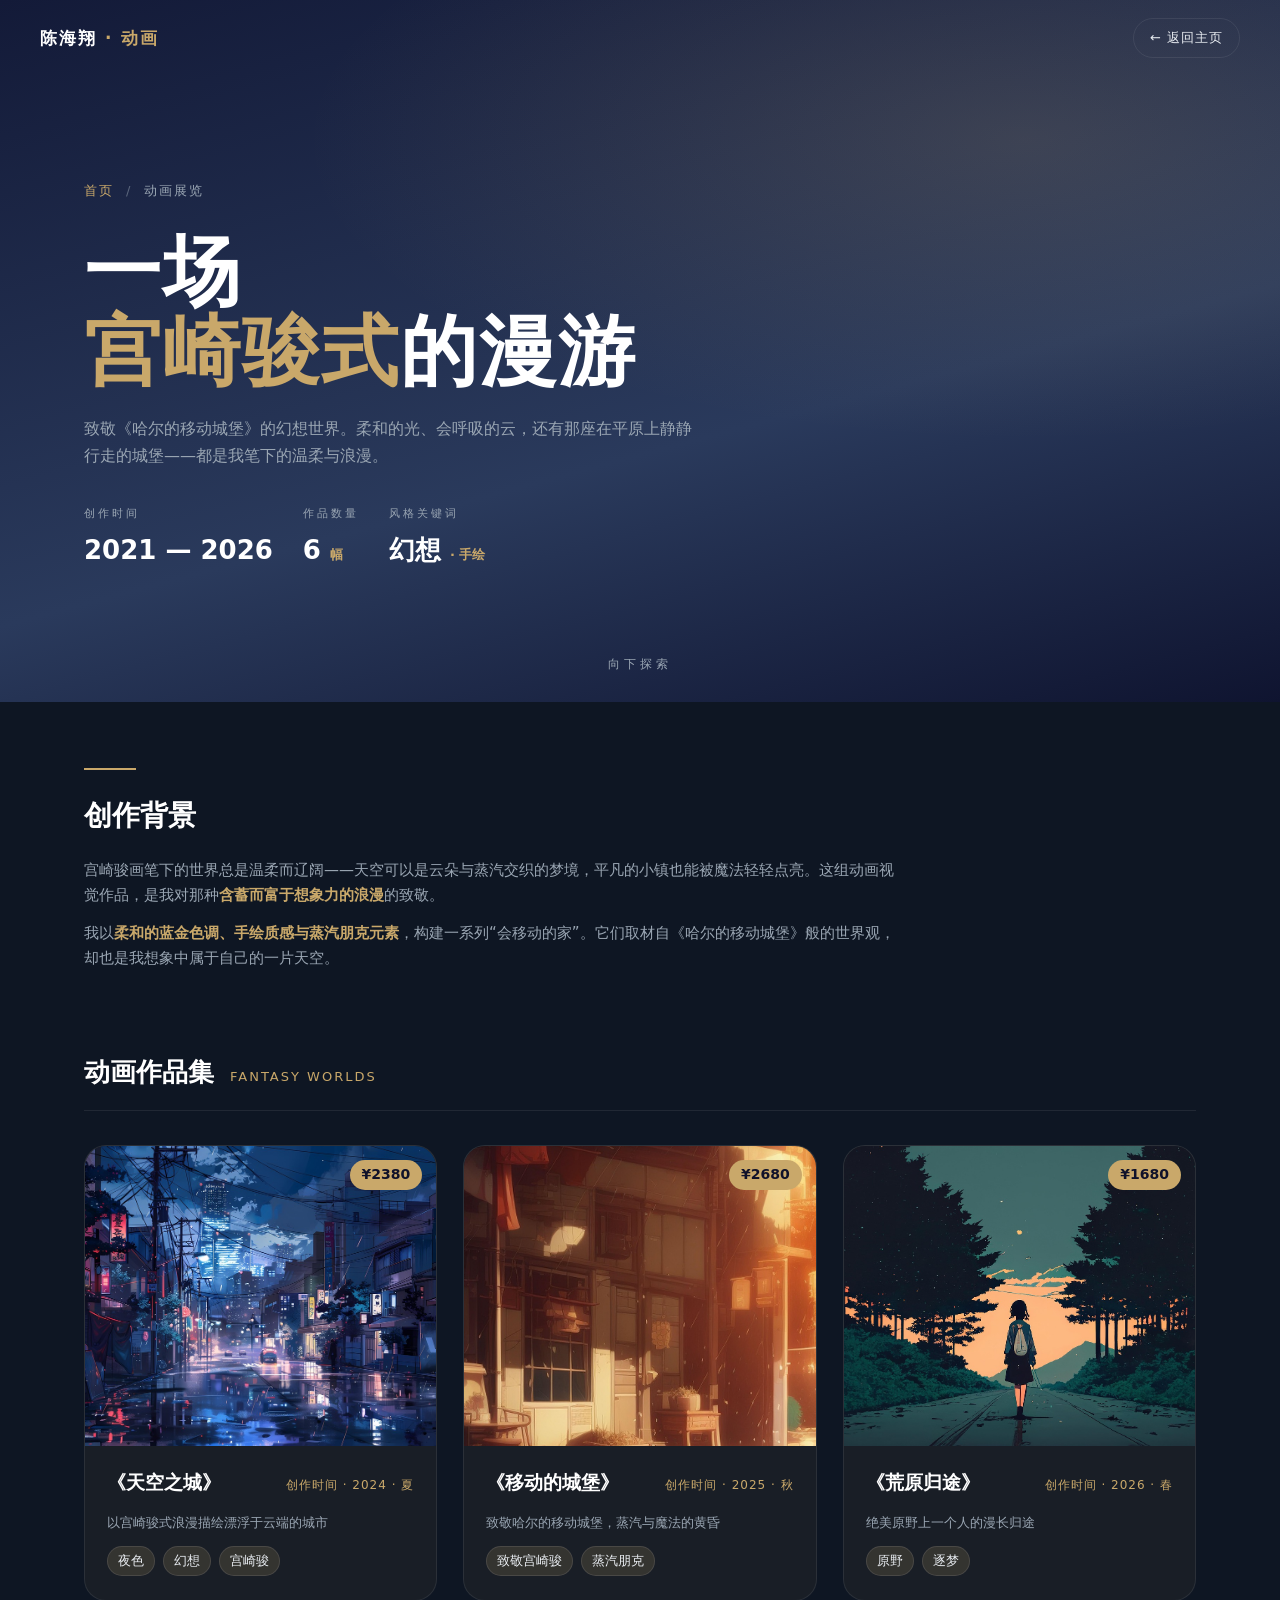
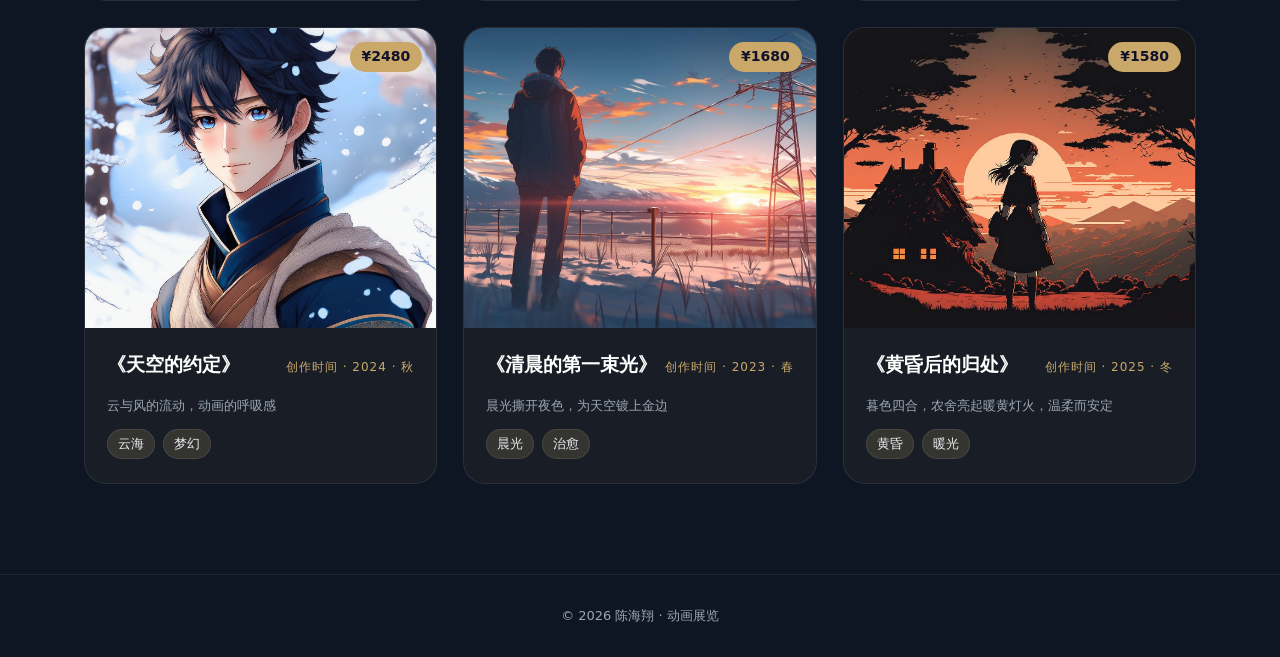
==== pages/anime.html @ bf70c4b9 "Initial commit" ====
<!DOCTYPE html>
<html lang="zh-CN">
<head>
<meta charset="UTF-8">
<meta name="viewport" content="width=device-width, initial-scale=1.0">
<title>陈海翔 · 动画展览</title>
<link rel="stylesheet" href="../css/exhibition.css">
</head>
<body class="theme-anime">

<div class="topbar" id="topBar">
  <span class="logo">陈海翔<em> · 动画</em></span>
  <a class="home" href="../index.html">← 返回主页</a>
</div>

<section class="pg-hero">
  <div class="wrap">
    <div class="crumbs"><a href="../index.html">首页</a><span class="sep">/</span><span>动画展览</span></div>
    <h1>一场<br><em>宫崎骏式</em>的漫游</h1>
    <p class="sub">致敬《哈尔的移动城堡》的幻想世界。柔和的光、会呼吸的云，还有那座在平原上静静行走的城堡——都是我笔下的温柔与浪漫。</p>
    <div class="hero-meta">
      <div class="m"><div class="k">创作时间</div><div class="v">2021 — 2026</div></div>
      <div class="m"><div class="k">作品数量</div><div class="v">6 <small>幅</small></div></div>
      <div class="m"><div class="k">风格关键词</div><div class="v">幻想 <small>· 手绘</small></div></div>
    </div>
  </div>
  <div class="scroll-cue">向下探索</div>
</section>

<section class="about-txt">
  <div class="wrap">
    <div class="line"></div>
    <h2>创作背景</h2>
    <p>宫崎骏画笔下的世界总是温柔而辽阔——天空可以是云朵与蒸汽交织的梦境，平凡的小镇也能被魔法轻轻点亮。这组动画视觉作品，是我对那种<strong>含蓄而富于想象力的浪漫</strong>的致敬。</p>
    <p>我以<strong>柔和的蓝金色调、手绘质感与蒸汽朋克元素</strong>，构建一系列“会移动的家”。它们取材自《哈尔的移动城堡》般的世界观，却也是我想象中属于自己的一片天空。</p>
  </div>
</section>

<section class="works">
  <div class="wrap">
    <div class="works-head"><h2>动画作品集</h2><span>FANTASY WORLDS</span></div>
    <div class="grid mixed" id="workGrid"></div>
  </div>
</section>

<footer>© 2026 陈海翔 · 动画展览</footer>

<script>
window.EXHIBIT = { cat: "anime" };
</script>
<script src="../js/data.js"></script>
<script src="../js/exhibit.js"></script>
</body>
</html>
---- css/exhibition.css ----
/* ============ 展览页公共基础 ============ */
:root{
  --ink:#0e1623;--text:#e9edf2;--muted:#9aa6b3;--line:rgba(255,255,255,.08);
}
*{margin:0;padding:0;box-sizing:border-box}
html{scroll-behavior:smooth}
body{
  font-family:"PingFang SC","Microsoft YaHei",system-ui,sans-serif;
  background:var(--ink);color:var(--text);line-height:1.7;
}
a{color:inherit;text-decoration:none}
img{display:block;max-width:100%}
.wrap{max-width:1180px;margin:0 auto;padding:0 34px}

/* 顶部返回导航 */
.topbar{
  position:fixed;top:0;left:0;right:0;z-index:900;
  display:flex;align-items:center;justify-content:space-between;
  padding:18px 40px;transition:.3s;
}
.topbar.solid{background:rgba(10,16,24,.85);backdrop-filter:blur(10px);box-shadow:0 4px 20px rgba(0,0,0,.3)}
.topbar .logo{font-weight:700;letter-spacing:2px;color:#fff;font-size:17px}
.topbar .logo em{font-style:normal;color:var(--accent)}
.topbar a.home{font-size:13px;letter-spacing:1px;padding:8px 16px;border:1px solid var(--line);border-radius:999px;transition:.25s}
.topbar a.home:hover{border-color:var(--accent);color:#fff}

/* ============ 主题变量 ============ */
body.theme-landscape{--accent:#8fd3e8;--accent-2:#5aa9d6;--tint:rgba(143,211,232,.12);--grad:linear-gradient(160deg,#0c2435,#143d55 60%,#0b1f2e);--banner-font:clamp(38px,6vw,76px)}
body.theme-portrait {--accent:#f0a878;--accent-2:#e8856b;--tint:rgba(240,168,120,.14);--grad:linear-gradient(160deg,#2a1a16,#4a2720 60%,#241410);--banner-font:clamp(38px,6vw,76px)}
body.theme-anime    {--accent:#c9a86a;--accent-2:#a8c9d8;--tint:rgba(201,168,106,.16);--grad:linear-gradient(165deg,#131a38,#2a3a5c 60%,#0f1430);--banner-font:clamp(38px,6vw,80px)}

/* ============ Banner ============ */
.pg-hero{
  position:relative;min-height:78vh;display:flex;align-items:center;
  background:var(--grad) center/cover;padding:120px 0 70px;overflow:hidden;
}
.pg-hero::before{content:"";position:absolute;inset:0;background:radial-gradient(1200px 500px at 80% 20%,var(--tint),transparent 60%)}
.pg-hero .wrap{position:relative;z-index:2;width:100%}
.crumbs{display:flex;align-items:center;gap:12px;color:var(--muted);font-size:13px;letter-spacing:2px;margin-bottom:30px}
.crumbs a{color:var(--accent)}
.crumbs .sep{opacity:.5}
.pg-hero h1{font-size:var(--banner-font);font-weight:900;color:#fff;line-height:1.05;letter-spacing:2px}
.pg-hero h1 em{font-style:normal;color:var(--accent)}
.pg-hero .sub{max-width:620px;color:var(--muted);font-size:16px;margin-top:22px}
.hero-meta{display:flex;flex-wrap:wrap;gap:30px;margin-top:36px}
.hero-meta .m .k{font-size:11px;color:var(--muted);letter-spacing:3px}
.hero-meta .m .v{font-size:26px;font-weight:800;color:#fff;margin-top:4px}
.hero-meta .m .v small{font-size:13px;color:var(--accent);font-weight:600}

.scroll-cue{position:absolute;bottom:28px;left:50%;transform:translateX(-50%);color:var(--muted);font-size:12px;letter-spacing:4px;animation:bob 2s infinite}
@keyframes bob{0%,100%{transform:translate(-50%,0)}50%{transform:translate(-50%,8px)}}

/* ============ 说明段 ============ */
.about-txt{padding:66px 0 10px}
.about-txt .line{width:52px;height:2px;background:var(--accent);margin-bottom:22px}
.about-txt h2{font-size:28px;color:#fff;margin-bottom:18px}
.about-txt p{color:var(--muted);max-width:820px;font-size:15px;margin-bottom:12px}
.about-txt strong{color:var(--accent)}

/* ============ 作品墙 ============ */
.works{padding:56px 0 90px}
.works-head{display:flex;align-items:baseline;gap:16px;margin-bottom:34px;border-bottom:1px solid var(--line);padding-bottom:16px}
.works-head h2{font-size:26px;color:#fff}
.works-head span{font-size:13px;color:var(--accent);letter-spacing:2px}
.grid{display:grid;gap:26px}
.grid.mixed{grid-template-columns:repeat(3,1fr)}
.work{
  background:rgba(255,255,255,.03);border:1px solid var(--line);border-radius:18px;overflow:hidden;
  transition:.35s;position:relative;opacity:0;transform:translateY(24px);
}
.work.in{opacity:1;transform:none}
.work:hover{transform:translateY(-6px);border-color:var(--accent);box-shadow:0 20px 46px rgba(0,0,0,.5)}
.work .media{overflow:hidden;position:relative}
.work .media img{width:100%;height:280px;object-fit:cover;transition:transform .7s}
.work:hover .media img{transform:scale(1.06)}
.work .price{position:absolute;top:14px;right:14px;color:#10122a;background:var(--accent);font-weight:800;padding:3px 12px;border-radius:999px;font-size:14px}
.work .body{padding:20px 22px 24px}
.work .row{display:flex;justify-content:space-between;align-items:baseline}
.work .body h3{color:#fff;font-size:19px;margin-bottom:4px}
.work .time{font-size:12px;color:var(--accent);letter-spacing:1px}
.work .body p{color:var(--muted);font-size:13px;margin-top:10px}
.work.tags span,.work .tags span,body.theme-anime .work .tags span{font-size:13px;color:var(--text)}
.work{text-decoration:none}
.work .body h3{color:#fff}
.work .tags{display:flex;flex-wrap:wrap;gap:8px;margin-top:12px}
.work .tags span{font-size:11px;color:var(--text);background:var(--tint);border:1px solid rgba(255,255,255,.1);padding:3px 10px;border-radius:999px}

/* ============ 通用详情页 ============ */
.detail-layout{display:grid;grid-template-columns:1.1fr .9fr;gap:44px;align-items:start}
.dt-media{border-radius:20px;overflow:hidden;border:1px solid var(--line)}
.dt-media img{width:100%;height:520px;object-fit:cover}
.dt-info .dt-badge{display:inline-block;color:var(--ink);background:var(--accent);font-size:12px;font-weight:700;padding:4px 14px;border-radius:999px;letter-spacing:1px;margin-bottom:18px}
.dt-info h2{font-size:34px;color:#fff;margin-bottom:14px}
.dt-desc{color:var(--muted);font-size:16px;margin-bottom:18px}
.dt-price{display:inline-block;color:var(--ink);background:linear-gradient(90deg,var(--accent),var(--accent-2));font-size:24px;font-weight:800;padding:8px 22px;border-radius:12px;margin-bottom:26px}
.dt-info .label{font-size:11px;color:var(--muted);letter-spacing:3px;margin:20px 0 8px}
.dt-info .time{font-size:16px;color:#fff}
.dt-info p{color:var(--text);font-size:15px}
.dt-tags{display:flex;flex-wrap:wrap;gap:10px}
.dt-tags span{color:var(--text);background:var(--tint);border:1px solid rgba(255,255,255,.12);padding:6px 16px;border-radius:999px;font-size:13px}
.detail-actions{display:flex;gap:14px;margin-top:46px}
.btn{display:inline-block;background:var(--accent);color:var(--ink);font-weight:700;padding:13px 28px;border-radius:999px;transition:.25s;border:1px solid transparent}
.btn:hover{transform:translateY(-2px);box-shadow:0 10px 24px rgba(0,0,0,.35)}
.btn.ghost{background:transparent;color:var(--text);border-color:var(--line)}
.btn.ghost:hover{border-color:var(--accent);color:#fff}

/* 主题特异性 - 详情页图片 */
body.theme-portrait .dt-media img{height:540px;object-fit:cover;border-radius:0}
body.theme-anime .dt-media{border-radius:26px}

@media (max-width:900px){
  .detail-layout{grid-template-columns:1fr}
  .dt-media img{height:340px}
}

/* 主题特异性 - landscape 大图横幅式 */
body.theme-landscape .grid.mixed{grid-template-columns:repeat(2,1fr)}
body.theme-landscape .work.featured{grid-column:1/-1}
body.theme-landscape .featured .media img{height:460px}

/* 主题特异性 - portrait 圆形图 */
body.theme-portrait .work .media{padding:26px 26px 0}
body.theme-portrait .work .media img{height:280px;object-fit:cover;border-radius:16px}
body.theme-portrait .work:hover .media img{transform:scale(1.03)}

/* 主题特异性 - anime 手绘感 */
body.theme-anime .work{border-radius:22px;background:rgba(201,168,106,.06)}
body.theme-anime .work .media img{height:300px;object-fit:cover}

footer{padding:30px 36px;border-top:1px solid var(--line);color:var(--muted);font-size:13px;text-align:center}

@media (max-width:820px){
  .grid.mixed{grid-template-columns:1fr}
  body.theme-landscape .grid.mixed{grid-template-columns:1fr}
  .pg-hero{min-height:60vh;padding:110px 0 50px}
}
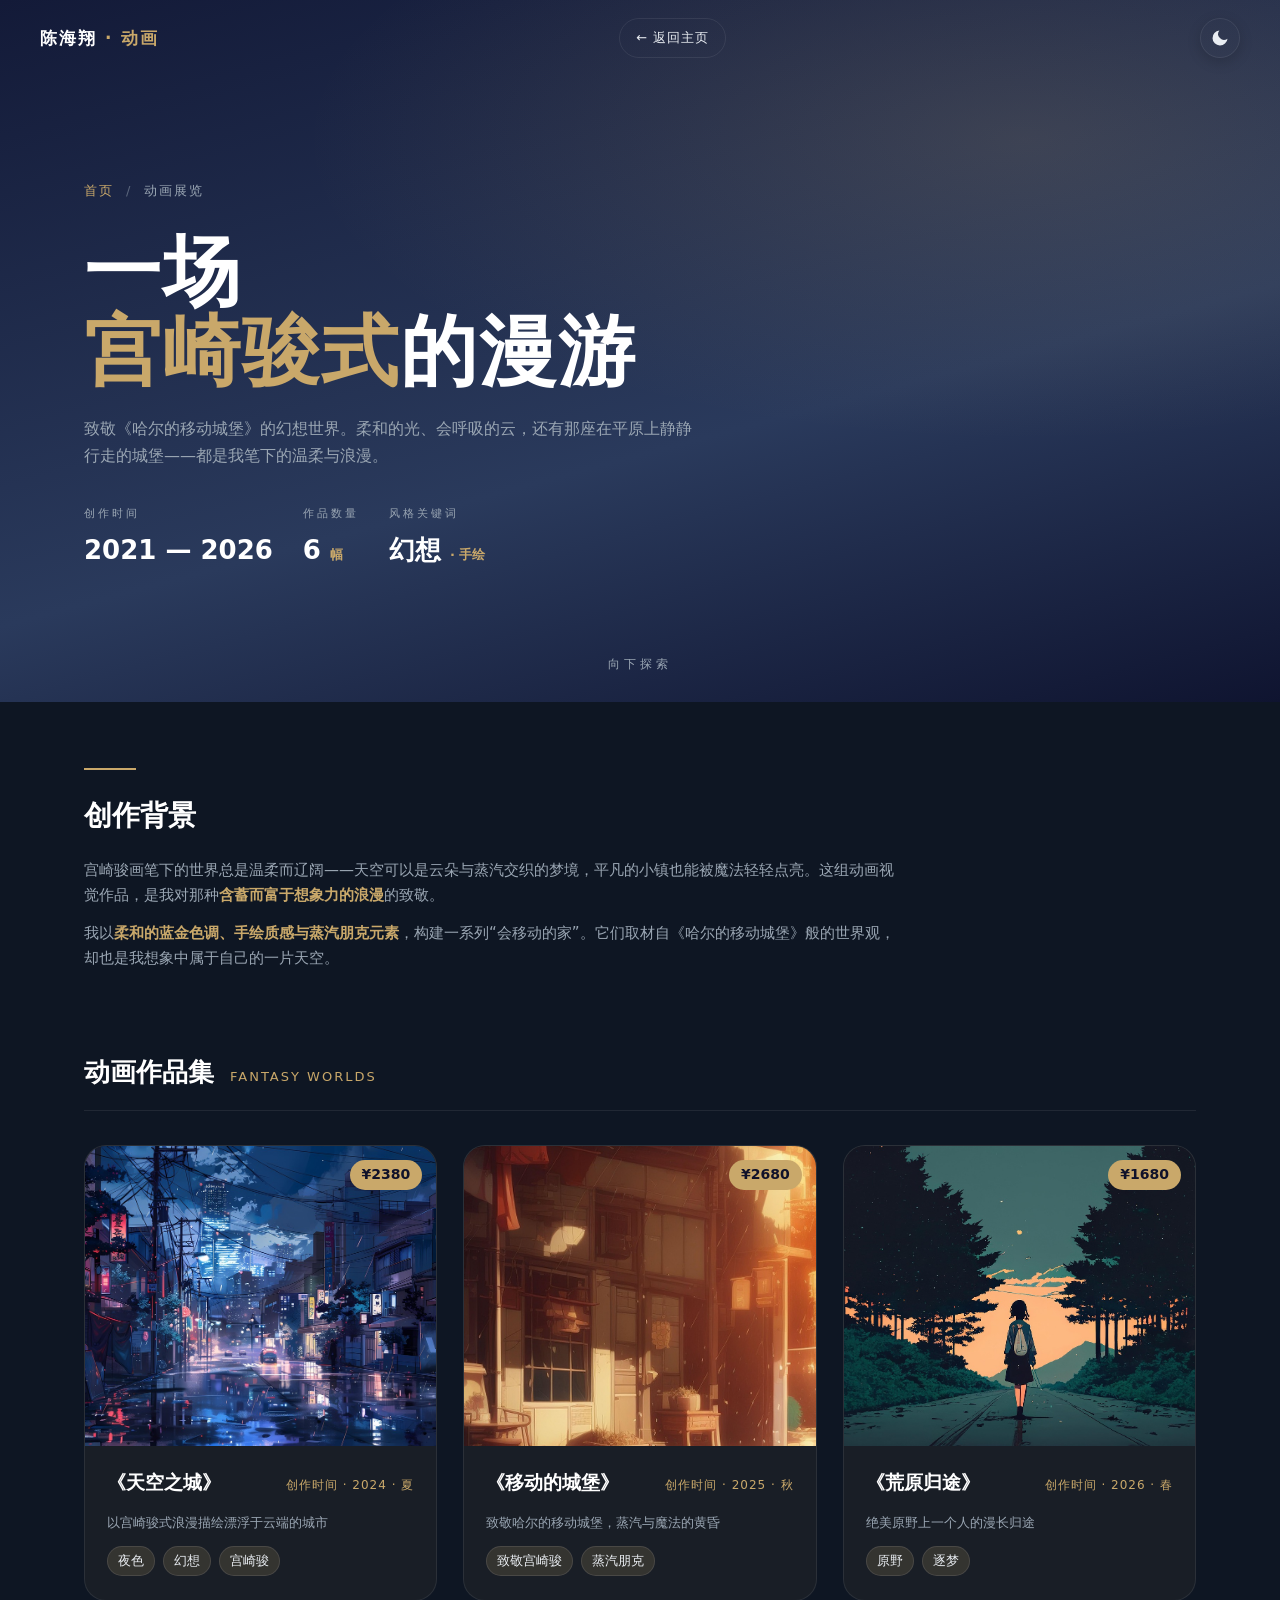
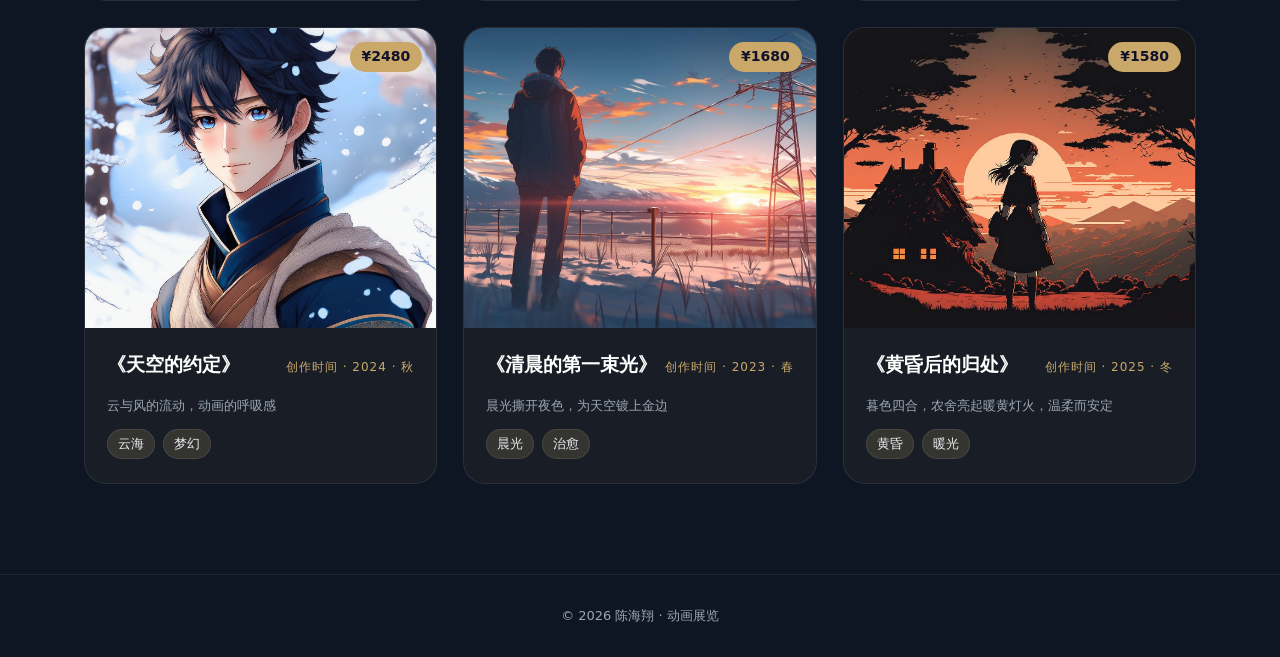
==== commit f6700107: "新增深浅色主题切换功能并添加 .gitignore 支持极北（深色）/月牙白（浅色）主题一键切换，顶部导航栏右侧提供月亮/太阳切换按钮；通过 localStorage 记忆用户选择，刷新与跨页面跳转保" ====
--- a/pages/anime.html
+++ b/pages/anime.html
@@ -5,12 +5,18 @@
 <meta name="viewport" content="width=device-width, initial-scale=1.0">
 <title>陈海翔 · 动画展览</title>
 <link rel="stylesheet" href="../css/exhibition.css">
+<link rel="stylesheet" href="../css/theme.css">
+<script src="../js/theme.js"></script>
 </head>
 <body class="theme-anime">
 
 <div class="topbar" id="topBar">
   <span class="logo">陈海翔<em> · 动画</em></span>
   <a class="home" href="../index.html">← 返回主页</a>
+  <button class="theme-toggle" id="themeToggle" type="button" aria-label="切换主题" aria-pressed="false" title="切换主题">
+    <svg class="icon-moon" viewBox="0 0 24 24" fill="currentColor" aria-hidden="true"><path d="M21 12.79A9 9 0 1 1 11.21 3 7 7 0 0 0 21 12.79z"/></svg>
+    <svg class="icon-sun" viewBox="0 0 24 24" fill="none" stroke="currentColor" stroke-width="2" stroke-linecap="round" aria-hidden="true"><circle cx="12" cy="12" r="4"/><path d="M12 2v2m0 16v2M4.93 4.93l1.41 1.41m11.32 11.32 1.41 1.41M2 12h2m16 0h2M4.93 19.07l1.41-1.41M17.66 6.34l1.41-1.41"/></svg>
+  </button>
 </div>
 
 <section class="pg-hero">
--- a/css/theme.css
+++ b/css/theme.css
@@ -0,0 +1,89 @@
+/* ============ 深浅主题切换（极北 / 月牙白） ============ */
+:root{color-scheme:dark}
+html.theme-light{color-scheme:light}
+
+body{transition:background-color .3s ease,color .3s ease}
+
+/* 主题切换按钮 */
+.theme-toggle{
+  display:grid;place-items:center;cursor:pointer;
+  width:44px;height:44px;border-radius:50%;
+  background:var(--ink-2);color:var(--text);
+  border:1px solid var(--line);
+  box-shadow:0 4px 14px rgba(0,0,0,.16);
+  transition:background .25s,color .25s,border-color .25s,transform .25s;
+}
+.theme-toggle:hover{transform:rotate(15deg);border-color:var(--accent)}
+.theme-toggle svg{width:20px;height:20px}
+.theme-toggle .icon-sun{display:none}
+.theme-toggle.is-light .icon-moon{display:none}
+.theme-toggle.is-light .icon-sun{display:block}
+/* 主页：固定在右上角（移动端让位给菜单按钮） */
+.theme-toggle{position:fixed;top:16px;right:16px;z-index:1500}
+@media (max-width:1024px){.theme-toggle{right:72px}}
+/* 展览/详情页：位于顶部导航栏右侧 */
+.topbar .theme-toggle{position:static;width:40px;height:40px;margin-left:14px}
+
+/* ============ 月牙白（浅色）主题 ============ */
+html.theme-light body{
+  --ink:#f5f0e6;      /* 页面背景 */
+  --ink-2:#ffffff;    /* 卡片表面 */
+  --paper:#fbf7ee;
+  --paper-2:#f0e9db;
+  --text:#2b3542;     /* 正文 */
+  --muted:#6d7a8a;    /* 次要文字 */
+  --line:rgba(40,56,80,.14); /* 边框 */
+  --accent:#a97d33;   /* 主金色加深 */
+  --accent-2:#5d8fb8;
+}
+/* 分类主题在浅色下保持同风格、加深对比 */
+html.theme-light body.theme-landscape{--accent:#2f87ad;--accent-2:#3d84b5}
+html.theme-light body.theme-portrait{--accent:#d97b47;--accent-2:#c9614a}
+html.theme-light body.theme-anime{--accent:#a8813f;--accent-2:#4f93a8}
+/* 展览 Banner 保持深色底与原有高亮配色 */
+html.theme-light .pg-hero{--muted:#9aa6b3}
+html.theme-light body.theme-landscape .pg-hero{--accent:#8fd3e8;--accent-2:#5aa9d6}
+html.theme-light body.theme-portrait .pg-hero{--accent:#f0a878;--accent-2:#e8856b}
+html.theme-light body.theme-anime .pg-hero{--accent:#c9a86a;--accent-2:#a8c9d8}
+html.theme-light body.theme-landscape .topbar:not(.solid){--accent:#8fd3e8}
+html.theme-light body.theme-portrait .topbar:not(.solid){--accent:#f0a878}
+html.theme-light body.theme-anime .topbar:not(.solid){--accent:#c9a86a}
+
+/* 文字：将原深色背景上的白色文字适配为深色 */
+html.theme-light .brand h1,
+html.theme-light .hero h2,
+html.theme-light .sec-head h3,
+html.theme-light .card .body h4,
+html.theme-light .contact-item .v,
+html.theme-light .about-txt h2,
+html.theme-light .works-head h2,
+html.theme-light .work .body h3,
+html.theme-light .dt-info h2,
+html.theme-light .dt-info .time{color:#232c38}
+
+/* 表面与边框适配 */
+html.theme-light .sidebar{background:linear-gradient(180deg,#faf5eb,#f0e9dc 80%)}
+html.theme-light .nav a:hover{color:#232c38;background:rgba(40,56,80,.06)}
+html.theme-light .nav a.active{color:#232c38}
+html.theme-light .skills span{color:#232c38;background:rgba(40,56,80,.05);border-color:rgba(40,56,80,.14)}
+html.theme-light .skills span.warm{border-color:rgba(217,178,106,.45)}
+html.theme-light .skills span.cool{border-color:rgba(47,135,173,.45)}
+html.theme-light .about-card .meta ul li{background:rgba(40,56,80,.05);border-color:rgba(40,56,80,.14)}
+html.theme-light .work{background:var(--ink-2)}
+html.theme-light body.theme-anime .work{background:rgba(168,129,63,.07)}
+html.theme-light .work .tags span,
+html.theme-light .dt-tags span{border-color:rgba(40,56,80,.16)}
+/* 强调色按钮：改用深色文字保证对比度 */
+html.theme-light .btn,
+html.theme-light .dt-badge,
+html.theme-light .dt-price,
+html.theme-light .nav-toggle{color:#232c38}
+html.theme-light .btn.ghost:hover{color:#232c38}
+
+/* 顶部导航栏适配（展览/详情页） */
+html.theme-light .topbar{color:#fff}
+html.theme-light .topbar:not(.solid) a.home{border-color:rgba(255,255,255,.25)}
+html.theme-light .topbar:not(.solid) .theme-toggle{background:rgba(40,56,80,.25);color:#fff;border-color:rgba(255,255,255,.25)}
+html.theme-light .topbar.solid{background:rgba(250,246,236,.9);color:#232c38;box-shadow:0 4px 20px rgba(30,44,64,.12)}
+html.theme-light .topbar.solid .logo{color:#232c38}
+html.theme-light .topbar.solid a.home:hover{color:#232c38}
